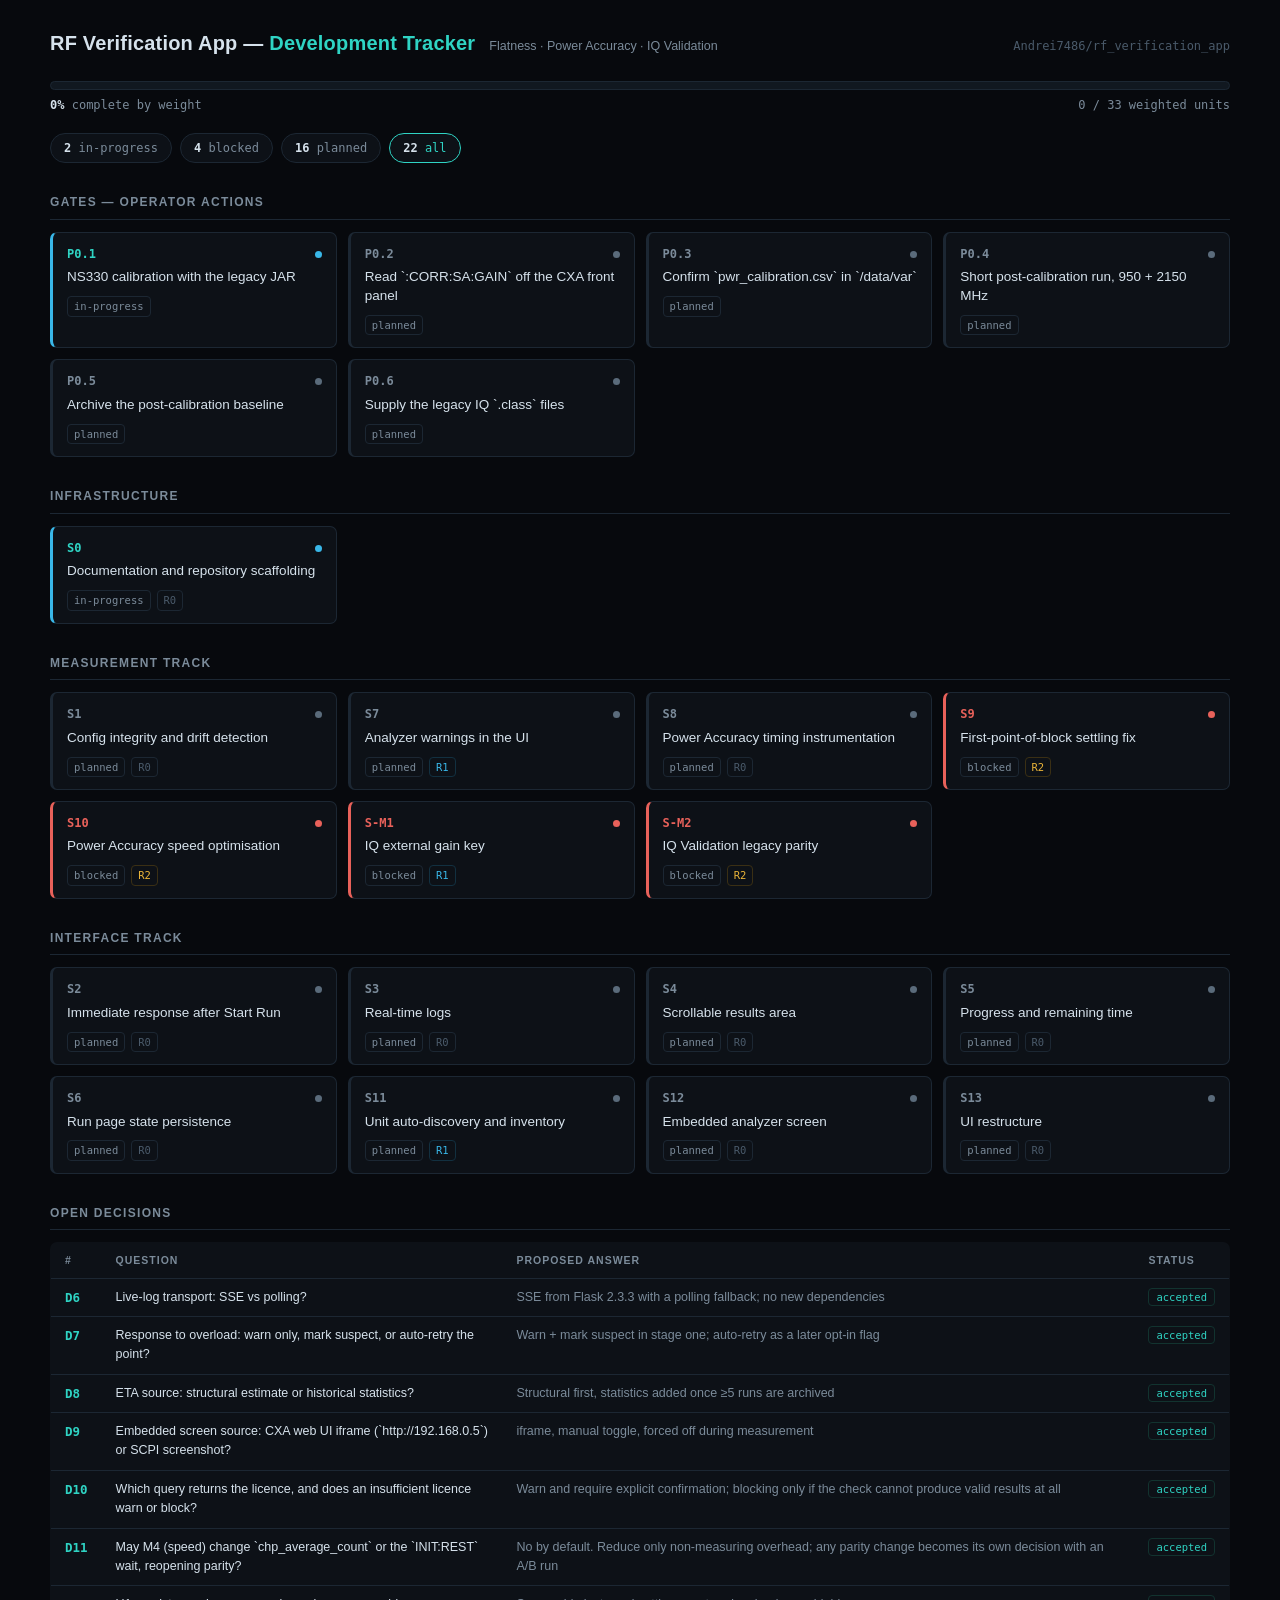
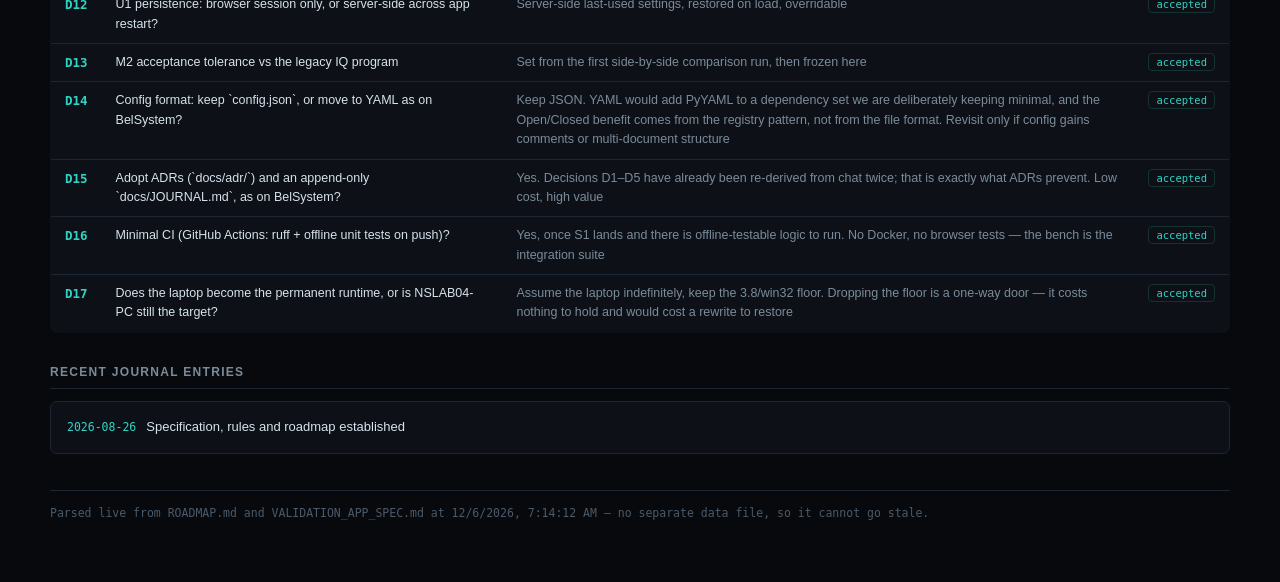
==== docs/progress.html @ 8bcf87d0 "S0: documentation and repository scaffolding Adds the project's process/spec/roadmap framework, port" ====
<!DOCTYPE html>
<html lang="en">
<head>
<meta charset="utf-8">
<meta name="viewport" content="width=device-width, initial-scale=1">
<title>RF Verification App — Development Tracker</title>
<style>
:root{
  --bg:#07090D; --panel:#0D1117; --panel-2:#111820; --line:#1C2733;
  --txt:#D6E2EC; --dim:#7B8B9A; --faint:#4A5A6A;
  --teal:#2FD4C4; --cyan:#39B7E8; --amber:#E8B339; --red:#E8615A; --grey:#5A6B7B;
  --mono:ui-monospace,"Cascadia Mono","Consolas","DejaVu Sans Mono",monospace;
}
*{box-sizing:border-box}
body{margin:0;background:var(--bg);color:var(--txt);
  font:14px/1.55 -apple-system,"Segoe UI",Roboto,Arial,sans-serif;
  padding:28px 22px 60px;-webkit-font-smoothing:antialiased}
.wrap{max-width:1180px;margin:0 auto}

header{display:flex;align-items:baseline;gap:14px;flex-wrap:wrap;margin-bottom:4px}
h1{margin:0;font-size:20px;font-weight:600;letter-spacing:.2px}
h1 span{color:var(--teal)}
.sub{color:var(--dim);font-size:12.5px}
.repo{font-family:var(--mono);font-size:12px;color:var(--faint);margin-left:auto}

.bar-outer{margin:22px 0 6px;height:9px;border-radius:5px;background:var(--panel-2);
  border:1px solid var(--line);overflow:hidden}
.bar-inner{height:100%;background:linear-gradient(90deg,var(--teal),var(--cyan));
  width:0;transition:width .8s cubic-bezier(.2,.8,.2,1)}
.bar-meta{display:flex;justify-content:space-between;color:var(--dim);font-size:12px;
  font-family:var(--mono)}
.bar-meta b{color:var(--txt);font-weight:600}

.counts{display:flex;gap:8px;flex-wrap:wrap;margin:18px 0 26px}
.pill{border:1px solid var(--line);background:var(--panel);border-radius:20px;
  padding:5px 13px;font-size:12px;font-family:var(--mono);color:var(--dim);
  cursor:pointer;user-select:none;transition:border-color .15s,color .15s}
.pill:hover{border-color:var(--faint);color:var(--txt)}
.pill.on{border-color:var(--teal);color:var(--teal)}
.pill i{font-style:normal;color:var(--txt);font-weight:600}

h2{font-size:12px;text-transform:uppercase;letter-spacing:1.3px;color:var(--dim);
  font-weight:600;margin:30px 0 12px;padding-bottom:7px;border-bottom:1px solid var(--line)}

.grid{display:grid;grid-template-columns:repeat(auto-fill,minmax(280px,1fr));gap:11px}
.card{background:var(--panel);border:1px solid var(--line);border-left:3px solid var(--grey);
  border-radius:7px;padding:12px 14px;transition:transform .12s,border-color .15s}
.card:hover{transform:translateY(-1px);border-color:var(--faint)}
.card .top{display:flex;align-items:center;gap:9px;margin-bottom:5px}
.id{font-family:var(--mono);font-size:12px;color:var(--teal);font-weight:600}
.dot{width:7px;height:7px;border-radius:50%;background:var(--grey);flex:none;margin-left:auto}
.title{font-size:13.5px;line-height:1.4;margin-bottom:9px}
.tags{display:flex;gap:6px;flex-wrap:wrap;font-family:var(--mono);font-size:10.5px;
  color:var(--faint)}
.tag{border:1px solid var(--line);border-radius:4px;padding:1px 6px}
.tag.r2{color:var(--amber);border-color:#3A2F14}
.tag.r1{color:var(--cyan);border-color:#123040}
.tag.st{color:var(--dim)}

.s-done{border-left-color:var(--teal)} .s-done .dot{background:var(--teal)}
.s-done .id{color:var(--teal)}
.s-in-progress{border-left-color:var(--cyan)} .s-in-progress .dot{background:var(--cyan);
  animation:pulse 1.9s ease-in-out infinite}
.s-in-review{border-left-color:var(--amber)} .s-in-review .dot{background:var(--amber)}
.s-blocked{border-left-color:var(--red)} .s-blocked .dot{background:var(--red)}
.s-blocked .id{color:var(--red)}
.s-planned{border-left-color:var(--line)} .s-planned .dot{background:var(--grey)}
.s-planned .id{color:var(--dim)}
@keyframes pulse{0%,100%{opacity:1}50%{opacity:.28}}

.jrn{background:var(--panel);border:1px solid var(--line);border-radius:7px;padding:6px 16px}
.jrn div{padding:9px 0;border-bottom:1px solid var(--line);font-size:13px}
.jrn div:last-child{border-bottom:0}
.jrn span{font-family:var(--mono);font-size:11.5px;color:var(--teal);margin-right:10px}

table{width:100%;border-collapse:collapse;background:var(--panel);
  border:1px solid var(--line);border-radius:7px;overflow:hidden}
th,td{text-align:left;padding:9px 14px;border-bottom:1px solid var(--line);
  font-size:12.5px;vertical-align:top}
th{color:var(--dim);font-size:10.5px;text-transform:uppercase;letter-spacing:1px;font-weight:600}
tr:last-child td{border-bottom:0}
td.d{font-family:var(--mono);color:var(--teal);white-space:nowrap;font-weight:600}
td.q{color:var(--txt);width:34%}
td.p{color:var(--dim)}
.badge{font-family:var(--mono);font-size:10.5px;padding:2px 7px;border-radius:4px;
  border:1px solid var(--line);color:var(--amber);white-space:nowrap}
.badge.accepted{color:var(--teal);border-color:#12332F}

.err{background:var(--panel);border:1px solid #3A2F14;border-left:3px solid var(--amber);
  border-radius:7px;padding:16px 18px;color:var(--dim);font-size:13px}
.err code{font-family:var(--mono);color:var(--teal);background:var(--panel-2);
  padding:2px 6px;border-radius:4px;display:inline-block;margin:5px 0}
footer{margin-top:36px;color:var(--faint);font-size:11.5px;font-family:var(--mono);
  border-top:1px solid var(--line);padding-top:14px}
</style>
</head>
<body>
<div class="wrap">

  <header>
    <h1>RF Verification App — <span>Development Tracker</span></h1>
    <div class="sub">Flatness · Power Accuracy · IQ Validation</div>
    <div class="repo">Andrei7486/rf_verification_app</div>
  </header>

  <div class="bar-outer"><div class="bar-inner" id="bar"></div></div>
  <div class="bar-meta">
    <span id="pct">—</span>
    <span id="weights"></span>
  </div>

  <div class="counts" id="counts"></div>
  <div id="body"></div>

  <footer id="foot">Parsed live from ROADMAP.md and VALIDATION_APP_SPEC.md — no separate data file.</footer>
</div>

<script>
"use strict";

var ORDER = ["in-progress","in-review","blocked","planned","done"];
var LABEL = {"P0":"Gates — operator actions","infra":"Infrastructure",
             "M":"Measurement track","U":"Interface track"};
var GROUPS = ["P0","infra","M","U"];

function esc(s){var d=document.createElement("div");d.textContent=s;return d.innerHTML;}

function block(text,name){
  var a=text.indexOf("<!-- "+name+":BEGIN -->");
  var b=text.indexOf("<!-- "+name+":END -->");
  return (a<0||b<0)?"":text.slice(a,b);
}

function rows(md){
  var out=[];
  md.split("\n").forEach(function(l){
    l=l.trim();
    if(l.charAt(0)!=="|") return;
    var c=l.slice(1,-1).split("|").map(function(x){return x.trim();});
    if(!c.length||/^-+$/.test(c[0])||c[0]==="#"||c[0]==="ID") return;
    out.push(c);
  });
  return out;
}

function card(r){
  var st=(r[5]||"planned").toLowerCase();
  var tags='<span class="tag st">'+esc(st)+"</span>";
  if(r[3]&&r[3]!=="—") tags+='<span class="tag '+r[3].toLowerCase()+'">'+esc(r[3])+"</span>";
  if(r[6]&&r[6]!=="—") tags+='<span class="tag">'+esc(r[6])+"</span>";
  return '<div class="card s-'+st+'"><div class="top"><span class="id">'+esc(r[0])+
    '</span><span class="dot"></span></div><div class="title">'+esc(r[1])+
    '</div><div class="tags">'+tags+"</div></div>";
}

function render(stages,decisions,journal){
  var total=0,done=0,by={};
  stages.forEach(function(r){
    var w=parseInt(r[4],10)||1, st=(r[5]||"planned").toLowerCase();
    total+=w; if(st==="done") done+=w;
    by[st]=(by[st]||0)+1;
  });
  var pct=total?Math.round(done/total*100):0;
  document.getElementById("bar").style.width=pct+"%";
  document.getElementById("pct").innerHTML="<b>"+pct+"%</b> complete by weight";
  document.getElementById("weights").textContent=done+" / "+total+" weighted units";

  var c="";
  ORDER.forEach(function(s){
    if(by[s]) c+='<span class="pill" data-f="'+s+'"><i>'+by[s]+"</i> "+s+"</span>";
  });
  c+='<span class="pill on" data-f="all"><i>'+stages.length+"</i> all</span>";
  document.getElementById("counts").innerHTML=c;

  var h="";
  GROUPS.forEach(function(g){
    var list=stages.filter(function(r){return r[2]===g;});
    if(!list.length) return;
    h+="<h2>"+LABEL[g]+"</h2><div class='grid'>"+list.map(card).join("")+"</div>";
  });

  if(decisions.length){
    h+="<h2>Open decisions</h2><table><tr><th>#</th><th>Question</th><th>Proposed answer</th>"+
       "<th>Status</th></tr>";
    decisions.forEach(function(r){
      var st=(r[3]||"open").toLowerCase();
      h+='<tr><td class="d">'+esc(r[0])+'</td><td class="q">'+esc(r[1])+
         '</td><td class="p">'+esc(r[2])+'</td><td><span class="badge '+
         (st==="accepted"?"accepted":"")+'">'+esc(st)+"</span></td></tr>";
    });
    h+="</table>";
  }

  if(journal.length){
    h+="<h2>Recent journal entries</h2><div class='jrn'>"+journal.map(function(j){
      return "<div><span>"+esc(j.d)+"</span>"+esc(j.t)+"</div>";
    }).join("")+"</div>";
  }
  document.getElementById("body").innerHTML=h;

  document.getElementById("counts").addEventListener("click",function(e){
    var p=e.target.closest(".pill"); if(!p) return;
    var f=p.getAttribute("data-f");
    [].forEach.call(this.querySelectorAll(".pill"),function(x){x.classList.remove("on");});
    p.classList.add("on");
    [].forEach.call(document.querySelectorAll(".card"),function(card){
      card.style.display=(f==="all"||card.classList.contains("s-"+f))?"":"none";
    });
  });
}

function parseJournal(md){
  var out=[];
  md.split("\n").forEach(function(l){
    var m=/^##\s+(\d{4}-\d{2}-\d{2})\s*—?\s*(.*)$/.exec(l.trim());
    if(m) out.push({d:m[1],t:m[2]||"(untitled)"});
  });
  return out.reverse().slice(0,6);
}

function get(f){
  return fetch(f,{cache:"no-store"}).then(function(r){
    if(!r.ok) throw new Error(f+" -> "+r.status); return r.text();
  });
}

Promise.all([get("ROADMAP.md"),get("VALIDATION_APP_SPEC.md")])
  .then(function(t){
    return get("JOURNAL.md").catch(function(){return "";}).then(function(j){
      render(rows(block(t[0],"STAGES")), rows(block(t[1],"DECISIONS")), parseJournal(j));
      document.getElementById("foot").textContent =
        "Parsed live from ROADMAP.md and VALIDATION_APP_SPEC.md at " +
        new Date().toLocaleString() + " — no separate data file, so it cannot go stale.";
    });
  })
  .catch(function(e){
    document.getElementById("body").innerHTML =
      '<div class="err"><b>Cannot read the source documents.</b><br><br>' +
      'This page reads <code>ROADMAP.md</code> and <code>VALIDATION_APP_SPEC.md</code> from the ' +
      'same folder, which browsers block when a page is opened directly from disk ' +
      '(<code>file://</code>). Serve the folder instead:<br>' +
      '<code>cd docs &amp;&amp; python -m http.server 8080</code><br>' +
      'then open <code>http://localhost:8080/progress.html</code>.<br><br>' +
      '<span style="color:#4A5A6A">' + esc(e.message) + '</span></div>';
    document.getElementById("pct").textContent = "—";
  });
</script>
</body>
</html>
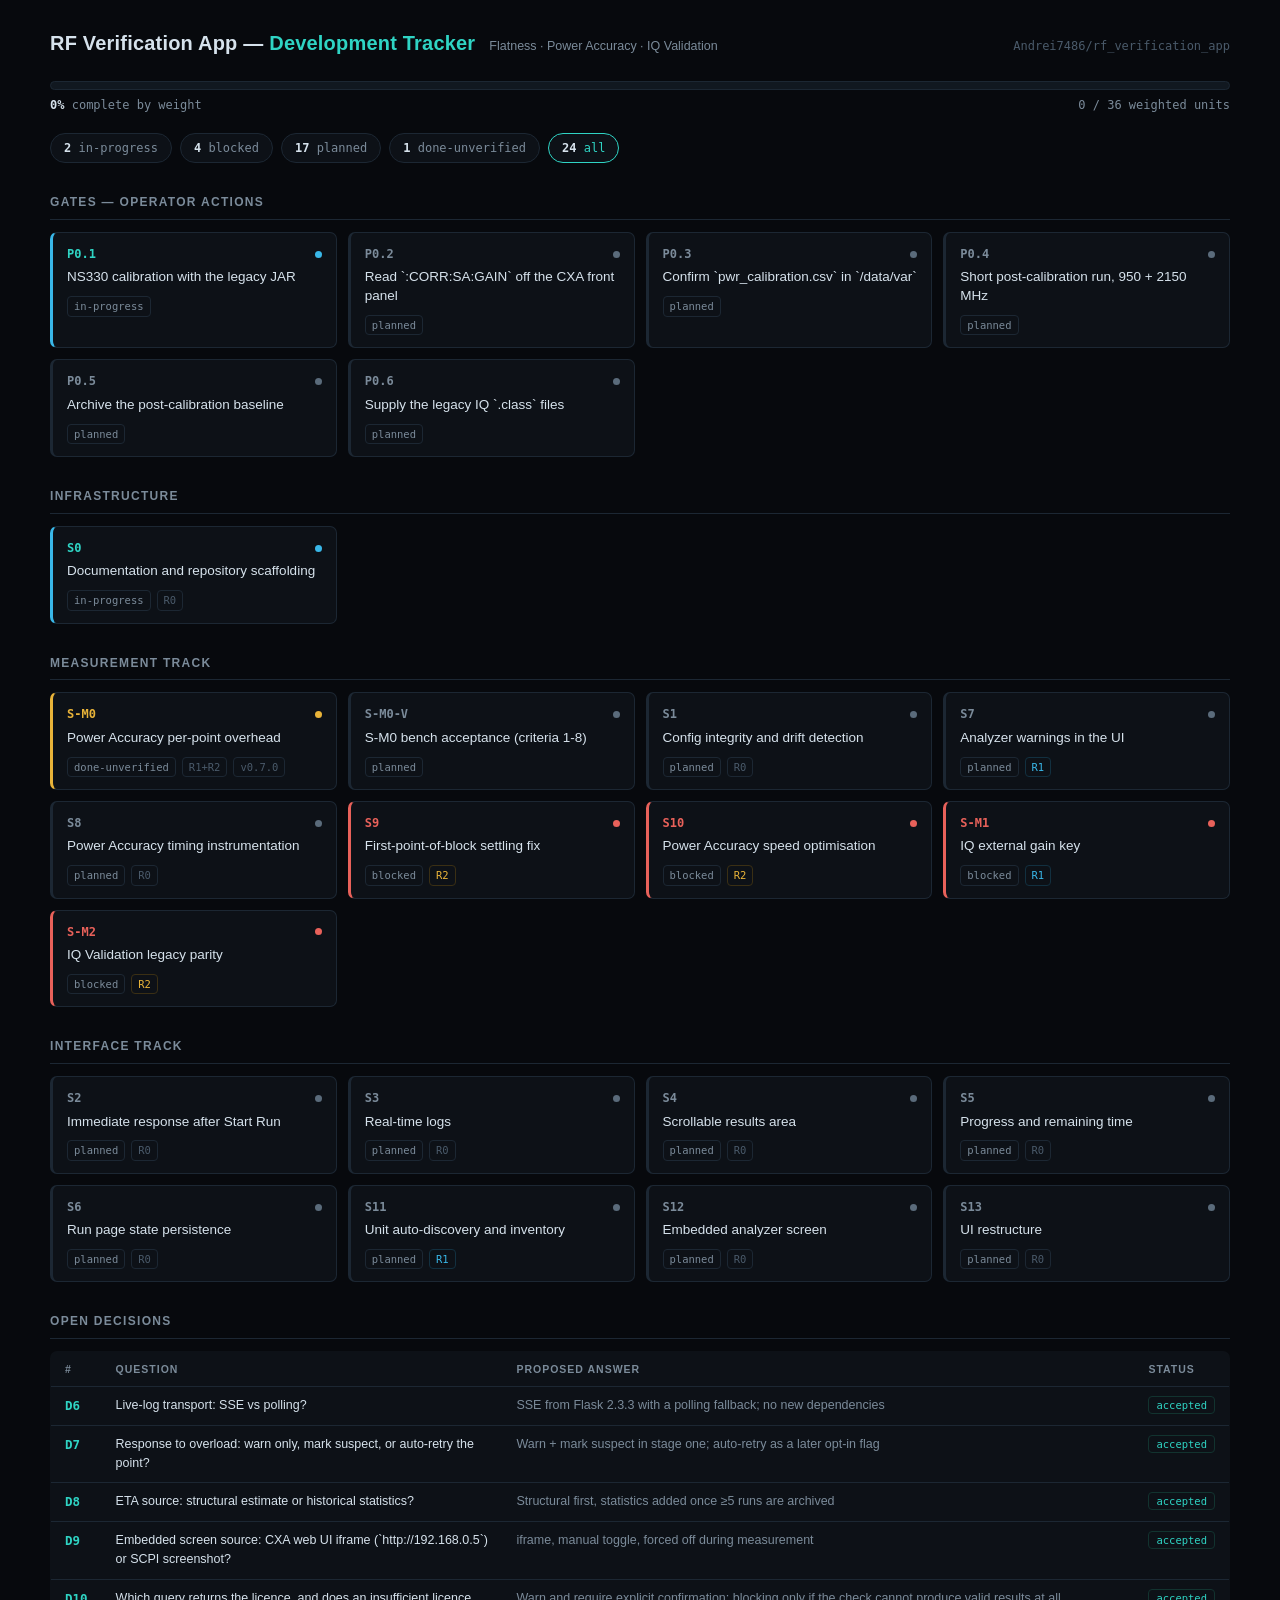
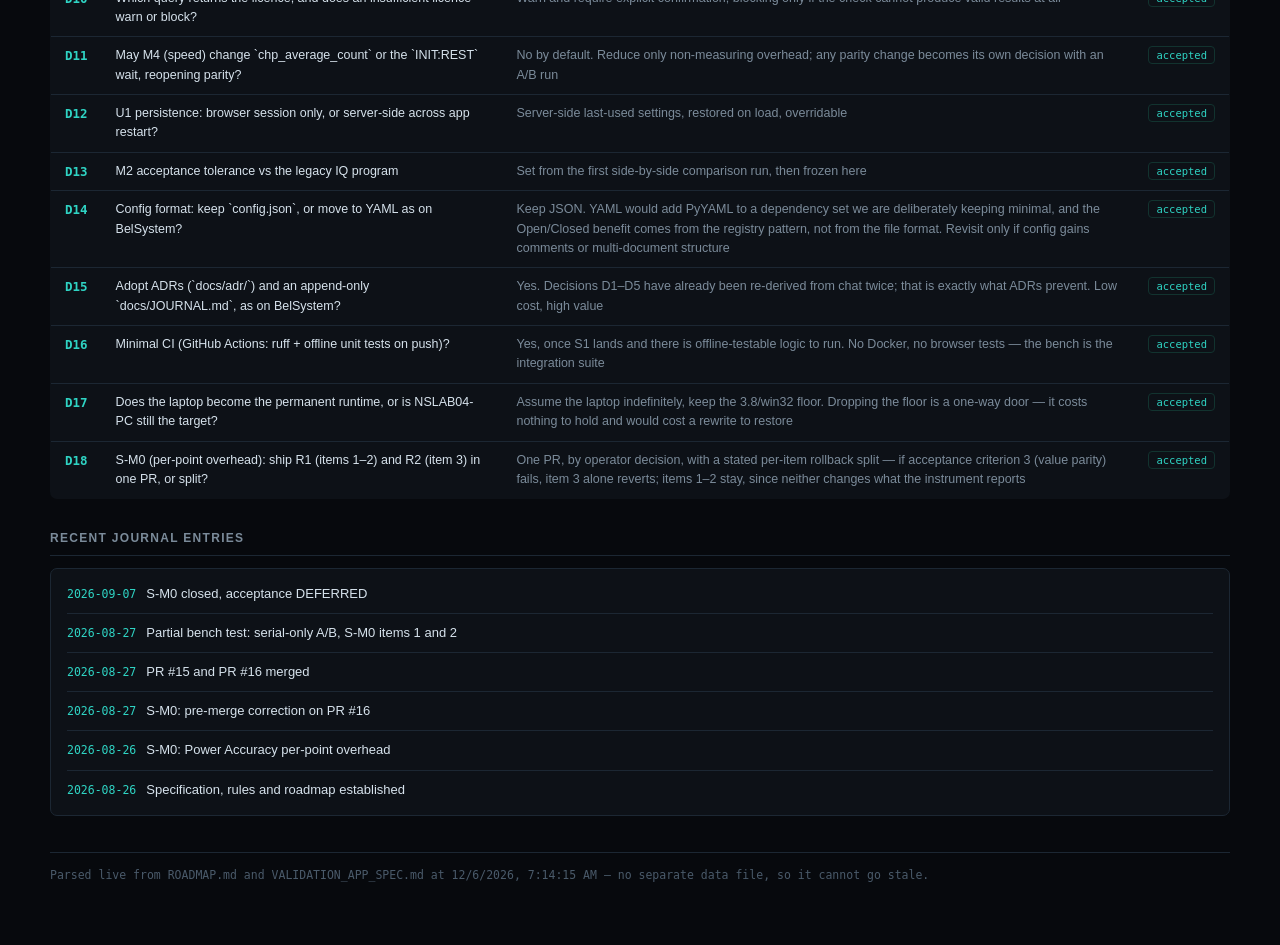
==== commit 39724d5d: "Tracker: recognise the done-unverified status introduced by S-M0's close - ORDER gains 'done-unverif" ====
--- a/docs/progress.html
+++ b/docs/progress.html
@@ -66,6 +66,8 @@
 .s-blocked .id{color:var(--red)}
 .s-planned{border-left-color:var(--line)} .s-planned .dot{background:var(--grey)}
 .s-planned .id{color:var(--dim)}
+.s-done-unverified{border-left-color:var(--amber)} .s-done-unverified .dot{background:var(--amber)}
+.s-done-unverified .id{color:var(--amber)}
 @keyframes pulse{0%,100%{opacity:1}50%{opacity:.28}}
 
 .jrn{background:var(--panel);border:1px solid var(--line);border-radius:7px;padding:6px 16px}
@@ -118,7 +120,7 @@
 <script>
 "use strict";
 
-var ORDER = ["in-progress","in-review","blocked","planned","done"];
+var ORDER = ["in-progress","in-review","blocked","planned","done-unverified","done"];
 var LABEL = {"P0":"Gates — operator actions","infra":"Infrastructure",
              "M":"Measurement track","U":"Interface track"};
 var GROUPS = ["P0","infra","M","U"];
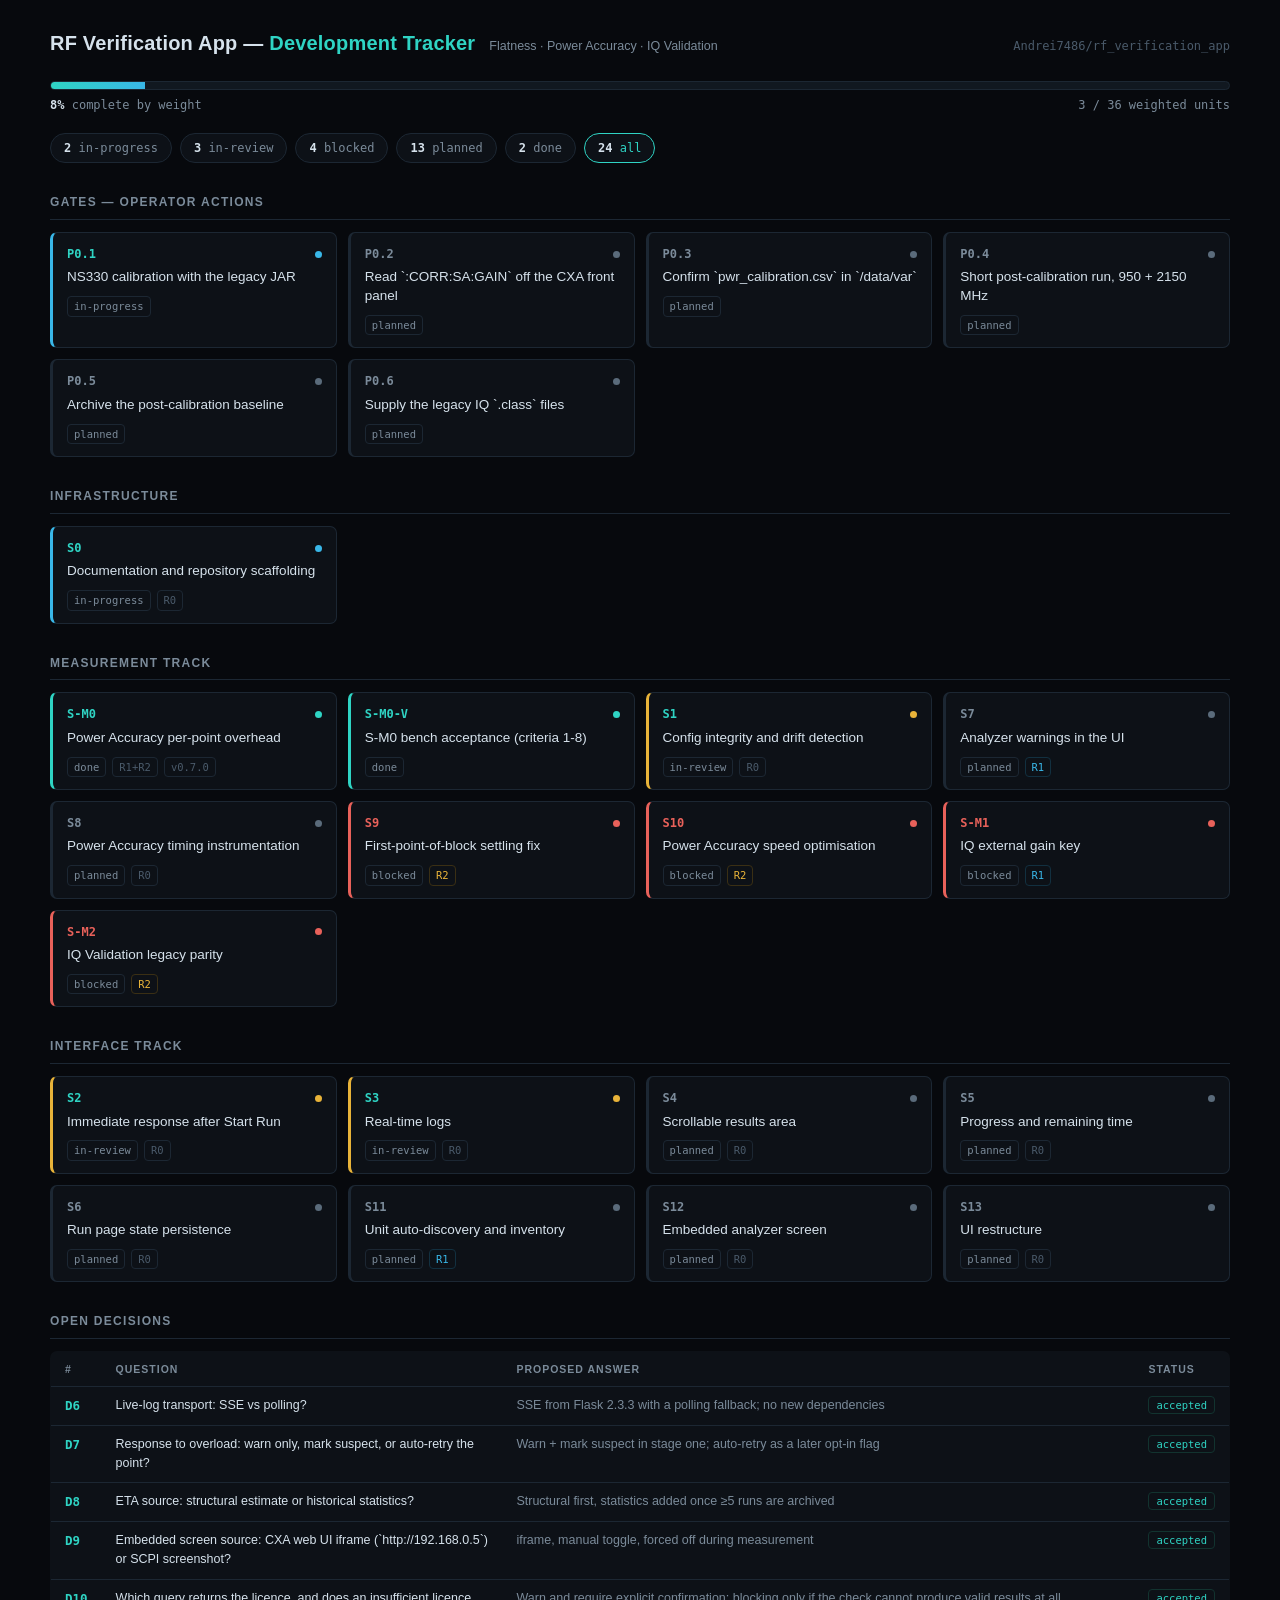
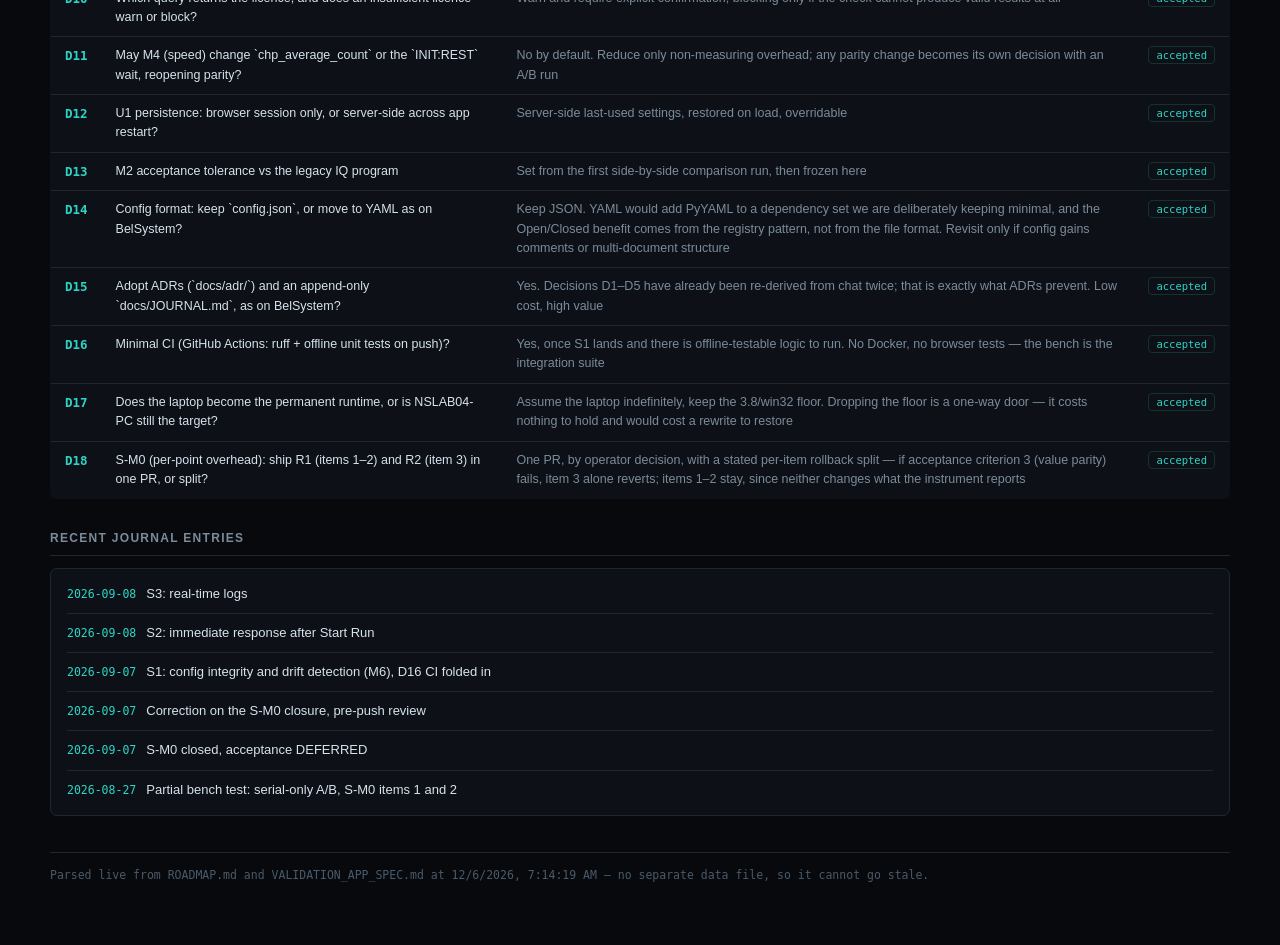
==== commit b03ff8a0: "docs(tracker): drop done-unverified status S-M0 was the only stage ever in this status; now closed d" ====
--- a/docs/progress.html
+++ b/docs/progress.html
@@ -66,8 +66,6 @@
 .s-blocked .id{color:var(--red)}
 .s-planned{border-left-color:var(--line)} .s-planned .dot{background:var(--grey)}
 .s-planned .id{color:var(--dim)}
-.s-done-unverified{border-left-color:var(--amber)} .s-done-unverified .dot{background:var(--amber)}
-.s-done-unverified .id{color:var(--amber)}
 @keyframes pulse{0%,100%{opacity:1}50%{opacity:.28}}
 
 .jrn{background:var(--panel);border:1px solid var(--line);border-radius:7px;padding:6px 16px}
@@ -120,7 +118,7 @@
 <script>
 "use strict";
 
-var ORDER = ["in-progress","in-review","blocked","planned","done-unverified","done"];
+var ORDER = ["in-progress","in-review","blocked","planned","done"];
 var LABEL = {"P0":"Gates — operator actions","infra":"Infrastructure",
              "M":"Measurement track","U":"Interface track"};
 var GROUPS = ["P0","infra","M","U"];
